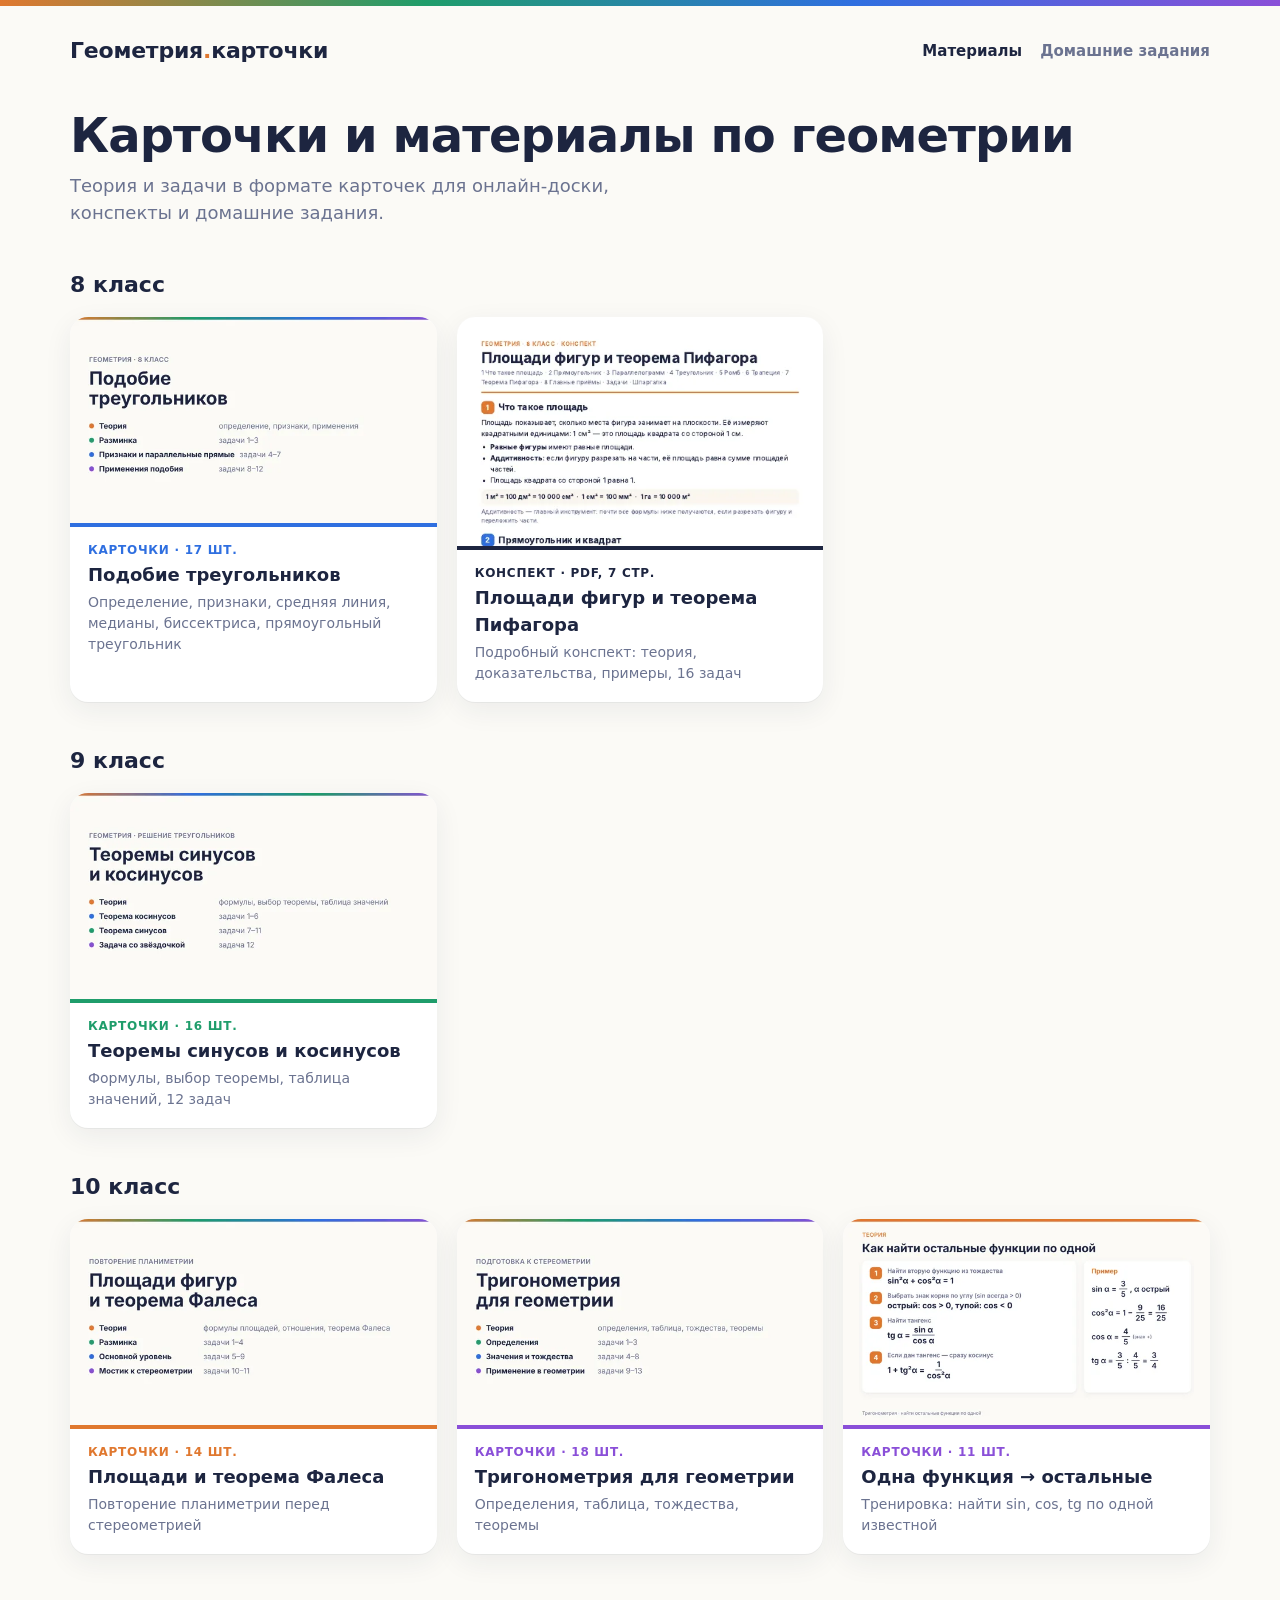
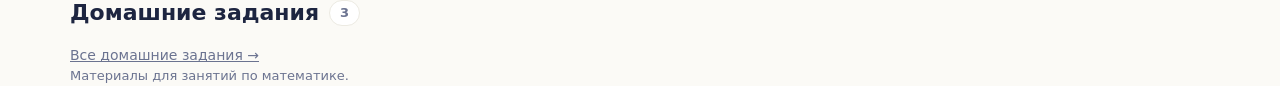
==== index.html @ e7f81f34 "Сайт с карточками и ДЗ по геометрии Co-Authored-By: Claude Opus 5.5 <noreply@anthropic.com> Claude-S" ====
<!doctype html><html lang="ru"><head><meta charset="utf-8"><meta name="viewport" content="width=device-width,initial-scale=1">
<title>Геометрия — карточки и материалы</title><link rel="icon" href="assets/favicon.svg"><link rel="stylesheet" href="assets/style.css"></head><body>
<header class="top"><div class="wrap brand"><a href="index.html" class="logo">Геометрия<span>.</span>карточки</a><nav><a href="index.html" class="on">Материалы</a><a href="dz/index.html" class="">Домашние задания</a></nav></div></header>
<main class="wrap"><h1>Карточки и материалы по геометрии</h1><p class="lead">Теория и задачи в формате карточек для онлайн-доски, конспекты и домашние задания.</p><h2>8 класс</h2><div class="grid"><a class="tile" style="--a:#2f6fe0" href="t/podobie/index.html"><img src="t/podobie/thumb/01.webp" alt="" loading="lazy">
<div class="tb"><div class="kind">Карточки · 17 шт.</div><div class="tt">Подобие треугольников</div><div class="tl">Определение, признаки, средняя линия, медианы, биссектриса, прямоугольный треугольник</div></div></a><a class="tile doc" style="--a:#1d2540" href="docs/konspekt-ploshchadi-pifagor.pdf"><img src="docs/konspekt-ploshchadi-pifagor.webp" alt="" loading="lazy">
<div class="tb"><div class="kind">Конспект · PDF, 7 стр.</div><div class="tt">Площади фигур и теорема Пифагора</div><div class="tl">Подробный конспект: теория, доказательства, примеры, 16 задач</div></div></a></div><h2>9 класс</h2><div class="grid"><a class="tile" style="--a:#1f9d6b" href="t/sin-cos/index.html"><img src="t/sin-cos/thumb/01.webp" alt="" loading="lazy">
<div class="tb"><div class="kind">Карточки · 16 шт.</div><div class="tt">Теоремы синусов и косинусов</div><div class="tl">Формулы, выбор теоремы, таблица значений, 12 задач</div></div></a></div><h2>10 класс</h2><div class="grid"><a class="tile" style="--a:#e0782f" href="t/ploshchadi-fales/index.html"><img src="t/ploshchadi-fales/thumb/01.webp" alt="" loading="lazy">
<div class="tb"><div class="kind">Карточки · 14 шт.</div><div class="tt">Площади и теорема Фалеса</div><div class="tl">Повторение планиметрии перед стереометрией</div></div></a><a class="tile" style="--a:#8a4fd8" href="t/trigonometriya/index.html"><img src="t/trigonometriya/thumb/01.webp" alt="" loading="lazy">
<div class="tb"><div class="kind">Карточки · 18 шт.</div><div class="tt">Тригонометрия для геометрии</div><div class="tl">Определения, таблица, тождества, теоремы</div></div></a><a class="tile" style="--a:#8a4fd8" href="t/trig-trenirovka/index.html"><img src="t/trig-trenirovka/thumb/01.webp" alt="" loading="lazy">
<div class="tb"><div class="kind">Карточки · 11 шт.</div><div class="tt">Одна функция → остальные</div><div class="tl">Тренировка: найти sin, cos, tg по одной известной</div></div></a></div><h2>Домашние задания <span class="pill">3</span></h2><p class="note"><a href="dz/index.html">Все домашние задания →</a></p></main>
<footer class="wrap">Материалы для занятий по математике.</footer>
<script src="assets/app.js"></script></body></html>
---- assets/style.css ----
:root{--bg:#fbfaf6;--card:#fff;--ink:#1d2540;--muted:#6b7390;--line:#eceae2;--acc:#e0782f;--shadow:0 1px 0 rgba(29,37,64,.05),0 8px 28px rgba(29,37,64,.07)}
*{box-sizing:border-box;margin:0;padding:0}
html{-webkit-text-size-adjust:100%}
body{font-family:Inter,"Segoe UI",system-ui,-apple-system,Roboto,Arial,sans-serif;background:var(--bg);color:var(--ink);line-height:1.5}
a{color:inherit}
.wrap{max-width:1180px;margin:0 auto;padding:0 20px}
header.top{border-top:6px solid;border-image:linear-gradient(90deg,#e0782f,#1f9d6b,#2f6fe0,#8a4fd8) 1;padding:28px 0 8px}
.brand{display:flex;align-items:center;justify-content:space-between;gap:16px;flex-wrap:wrap}
.brand a{text-decoration:none}
.logo{font-weight:800;font-size:22px;letter-spacing:-.01em}
.logo span{color:var(--acc)}
nav a{text-decoration:none;color:var(--muted);font-weight:600;margin-left:18px;font-size:15px}
nav a.on,nav a:hover{color:var(--ink)}
h1{font-size:clamp(30px,5vw,48px);line-height:1.1;font-weight:800;letter-spacing:-.02em;margin:34px 0 10px}
.lead{color:var(--muted);font-size:18px;max-width:640px}
h2{font-size:22px;font-weight:750;margin:42px 0 16px;display:flex;align-items:center;gap:10px}
h2 .pill{font-size:13px;font-weight:700;color:var(--muted);background:#fff;border:1px solid var(--line);border-radius:20px;padding:2px 10px}
.grid{display:grid;grid-template-columns:repeat(auto-fill,minmax(300px,1fr));gap:20px}
.tile{display:block;text-decoration:none;background:var(--card);border-radius:18px;overflow:hidden;box-shadow:var(--shadow);transition:transform .15s ease}
.tile:hover{transform:translateY(-2px)}
.tile img{display:block;width:100%;aspect-ratio:16/9;object-fit:cover;background:#f1efe8}
.tile .tb{padding:14px 18px 18px;border-top:4px solid var(--a,var(--acc))}
.tile .kind{font-size:12px;font-weight:700;letter-spacing:.06em;text-transform:uppercase;color:var(--a,var(--acc))}
.tile .tt{font-weight:750;font-size:18px;margin:2px 0 4px}
.tile .tl{font-size:14px;color:var(--muted)}
.tile.doc img{aspect-ratio:16/10;object-position:top}
.hwlist{display:flex;flex-direction:column;gap:12px}
.hw{display:flex;align-items:center;gap:16px;background:var(--card);border-radius:16px;padding:12px 16px;box-shadow:var(--shadow)}
.hw img{width:64px;height:90px;object-fit:cover;object-position:top;border-radius:6px;border:1px solid var(--line);flex:none}
.hw .info{flex:1;min-width:0}
.hw .tt{font-weight:700;font-size:17px}
.hw .tl{font-size:14px;color:var(--muted)}
.btns{display:flex;gap:8px;flex-wrap:wrap}
.btn{display:inline-flex;align-items:center;gap:6px;border:1px solid var(--line);background:#fff;color:var(--ink);text-decoration:none;font:inherit;font-weight:650;font-size:14px;padding:8px 14px;border-radius:10px;cursor:pointer;white-space:nowrap}
.btn:hover{border-color:#cfcbbd}
.btn.pri{background:var(--ink);color:#fff;border-color:var(--ink)}
.btn.ok{background:#1f9d6b;color:#fff;border-color:#1f9d6b}
.bar{display:flex;align-items:center;justify-content:space-between;gap:12px;flex-wrap:wrap;margin:18px 0 6px}
.cards{display:grid;grid-template-columns:repeat(auto-fill,minmax(260px,1fr));gap:16px;margin-top:10px}
.cards button{all:unset;cursor:zoom-in;display:block;background:#fff;border-radius:14px;overflow:hidden;box-shadow:var(--shadow)}
.cards img{display:block;width:100%;aspect-ratio:16/9}
.cards .cp{font-size:13px;font-weight:650;color:var(--muted);padding:8px 12px}
.crumbs{font-size:14px;color:var(--muted);margin-top:26px}
.crumbs a{color:var(--muted)}
footer{color:var(--muted);font-size:13px;padding:50px 0 30px}
.note{font-size:14px;color:var(--muted);margin-top:8px}
/* lightbox */
.lb{position:fixed;inset:0;background:rgba(14,18,32,.94);display:none;align-items:center;justify-content:center;z-index:50;touch-action:pan-y}
.lb.on{display:flex}
.lb img{max-width:96vw;max-height:86vh;border-radius:10px;box-shadow:0 10px 40px rgba(0,0,0,.4)}
.lb .ctl{position:absolute;left:0;right:0;bottom:18px;display:flex;justify-content:center;align-items:center;gap:10px;color:#cfd3e2;font-size:15px}
.lb .ctl button{all:unset;cursor:pointer;color:#fff;background:rgba(255,255,255,.12);border-radius:10px;padding:8px 14px;font-weight:650}
.lb .ctl button:hover{background:rgba(255,255,255,.22)}
.lb .nav{all:unset;cursor:pointer;position:absolute;top:50%;transform:translateY(-50%);color:#fff;font-size:40px;padding:20px;opacity:.7}
.lb .nav:hover{opacity:1}
.lb .prev{left:4px}.lb .next{right:4px}
.lb .x{all:unset;cursor:pointer;position:absolute;top:12px;right:18px;color:#fff;font-size:30px;opacity:.8}
@media (max-width:600px){nav a{margin-left:12px}.hw{flex-wrap:wrap}.hw .btns{width:100%}.lb .nav{display:none}}
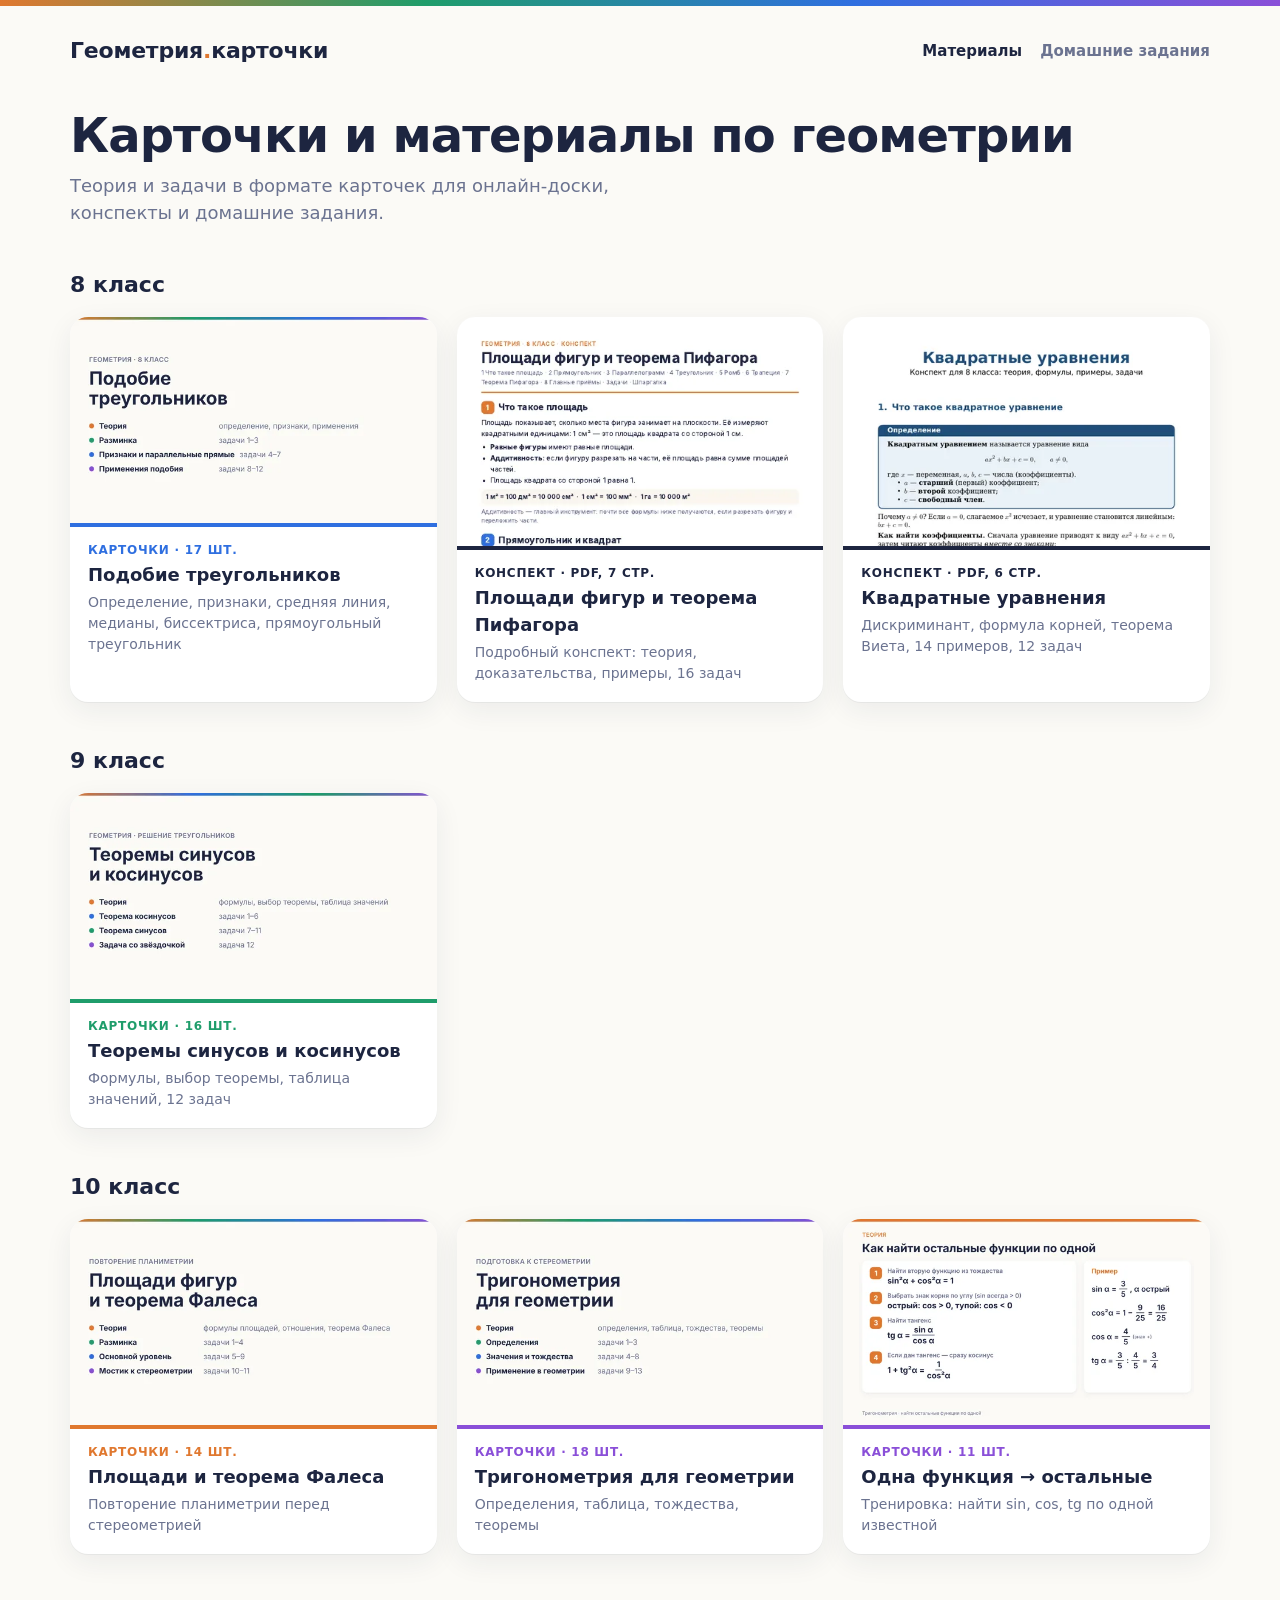
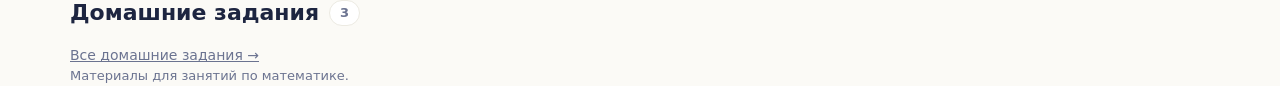
==== commit 8adc6402: "Конспект: квадратные уравнения (8 класс) Co-Authored-By: Claude Opus 5.5 <noreply@anthropic.com> Cla" ====
--- a/index.html
+++ b/index.html
@@ -3,7 +3,8 @@
 <header class="top"><div class="wrap brand"><a href="index.html" class="logo">Геометрия<span>.</span>карточки</a><nav><a href="index.html" class="on">Материалы</a><a href="dz/index.html" class="">Домашние задания</a></nav></div></header>
 <main class="wrap"><h1>Карточки и материалы по геометрии</h1><p class="lead">Теория и задачи в формате карточек для онлайн-доски, конспекты и домашние задания.</p><h2>8 класс</h2><div class="grid"><a class="tile" style="--a:#2f6fe0" href="t/podobie/index.html"><img src="t/podobie/thumb/01.webp" alt="" loading="lazy">
 <div class="tb"><div class="kind">Карточки · 17 шт.</div><div class="tt">Подобие треугольников</div><div class="tl">Определение, признаки, средняя линия, медианы, биссектриса, прямоугольный треугольник</div></div></a><a class="tile doc" style="--a:#1d2540" href="docs/konspekt-ploshchadi-pifagor.pdf"><img src="docs/konspekt-ploshchadi-pifagor.webp" alt="" loading="lazy">
-<div class="tb"><div class="kind">Конспект · PDF, 7 стр.</div><div class="tt">Площади фигур и теорема Пифагора</div><div class="tl">Подробный конспект: теория, доказательства, примеры, 16 задач</div></div></a></div><h2>9 класс</h2><div class="grid"><a class="tile" style="--a:#1f9d6b" href="t/sin-cos/index.html"><img src="t/sin-cos/thumb/01.webp" alt="" loading="lazy">
+<div class="tb"><div class="kind">Конспект · PDF, 7 стр.</div><div class="tt">Площади фигур и теорема Пифагора</div><div class="tl">Подробный конспект: теория, доказательства, примеры, 16 задач</div></div></a><a class="tile doc" style="--a:#1d2540" href="docs/konspekt-kvadratnye-uravneniya.pdf"><img src="docs/konspekt-kvadratnye-uravneniya.webp" alt="" loading="lazy">
+<div class="tb"><div class="kind">Конспект · PDF, 6 стр.</div><div class="tt">Квадратные уравнения</div><div class="tl">Дискриминант, формула корней, теорема Виета, 14 примеров, 12 задач</div></div></a></div><h2>9 класс</h2><div class="grid"><a class="tile" style="--a:#1f9d6b" href="t/sin-cos/index.html"><img src="t/sin-cos/thumb/01.webp" alt="" loading="lazy">
 <div class="tb"><div class="kind">Карточки · 16 шт.</div><div class="tt">Теоремы синусов и косинусов</div><div class="tl">Формулы, выбор теоремы, таблица значений, 12 задач</div></div></a></div><h2>10 класс</h2><div class="grid"><a class="tile" style="--a:#e0782f" href="t/ploshchadi-fales/index.html"><img src="t/ploshchadi-fales/thumb/01.webp" alt="" loading="lazy">
 <div class="tb"><div class="kind">Карточки · 14 шт.</div><div class="tt">Площади и теорема Фалеса</div><div class="tl">Повторение планиметрии перед стереометрией</div></div></a><a class="tile" style="--a:#8a4fd8" href="t/trigonometriya/index.html"><img src="t/trigonometriya/thumb/01.webp" alt="" loading="lazy">
 <div class="tb"><div class="kind">Карточки · 18 шт.</div><div class="tt">Тригонометрия для геометрии</div><div class="tl">Определения, таблица, тождества, теоремы</div></div></a><a class="tile" style="--a:#8a4fd8" href="t/trig-trenirovka/index.html"><img src="t/trig-trenirovka/thumb/01.webp" alt="" loading="lazy">
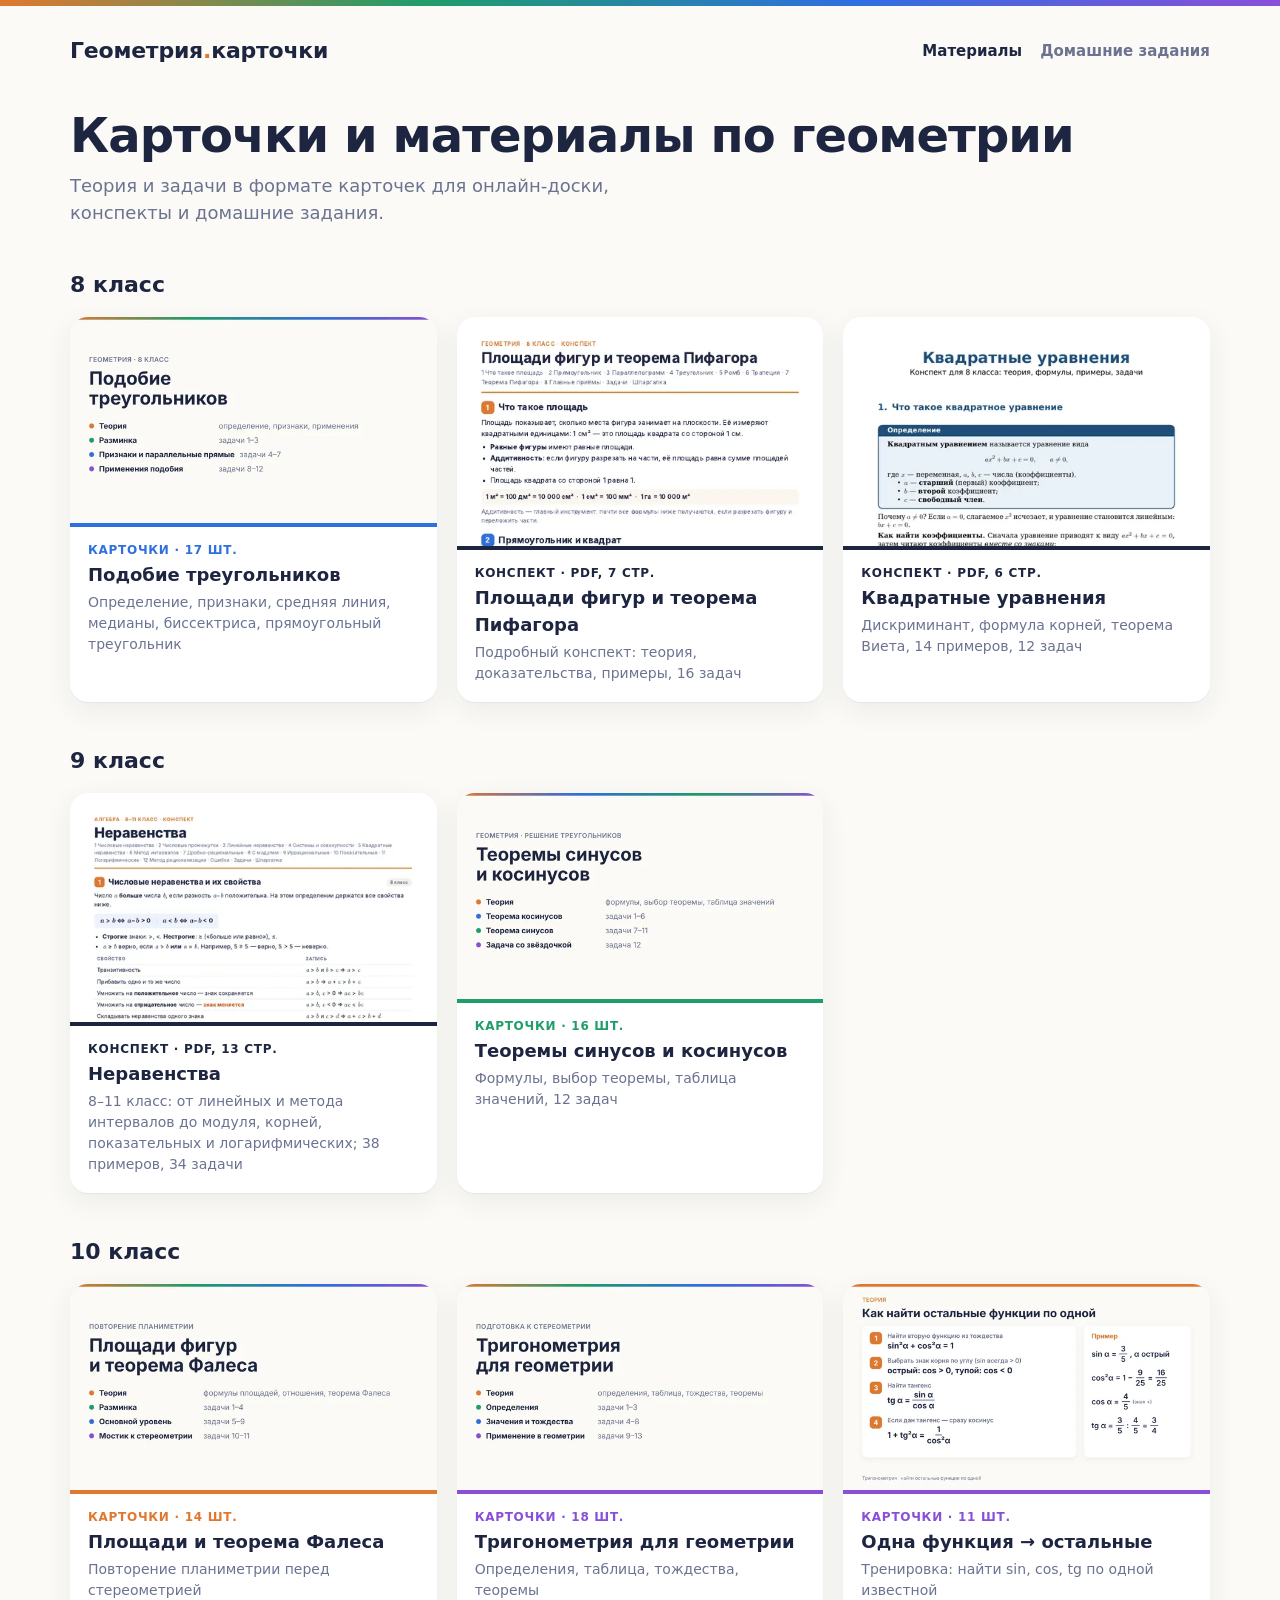
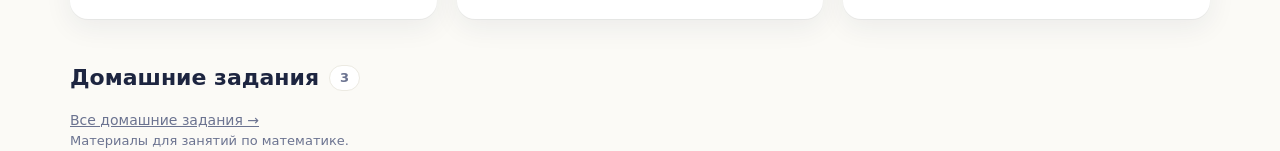
==== commit e954c4c5: "Конспект: неравенства (8–11 класс) Co-Authored-By: Claude Opus 5.5 <noreply@anthropic.com> Claude-Se" ====
--- a/index.html
+++ b/index.html
@@ -4,7 +4,8 @@
 <main class="wrap"><h1>Карточки и материалы по геометрии</h1><p class="lead">Теория и задачи в формате карточек для онлайн-доски, конспекты и домашние задания.</p><h2>8 класс</h2><div class="grid"><a class="tile" style="--a:#2f6fe0" href="t/podobie/index.html"><img src="t/podobie/thumb/01.webp" alt="" loading="lazy">
 <div class="tb"><div class="kind">Карточки · 17 шт.</div><div class="tt">Подобие треугольников</div><div class="tl">Определение, признаки, средняя линия, медианы, биссектриса, прямоугольный треугольник</div></div></a><a class="tile doc" style="--a:#1d2540" href="docs/konspekt-ploshchadi-pifagor.pdf"><img src="docs/konspekt-ploshchadi-pifagor.webp" alt="" loading="lazy">
 <div class="tb"><div class="kind">Конспект · PDF, 7 стр.</div><div class="tt">Площади фигур и теорема Пифагора</div><div class="tl">Подробный конспект: теория, доказательства, примеры, 16 задач</div></div></a><a class="tile doc" style="--a:#1d2540" href="docs/konspekt-kvadratnye-uravneniya.pdf"><img src="docs/konspekt-kvadratnye-uravneniya.webp" alt="" loading="lazy">
-<div class="tb"><div class="kind">Конспект · PDF, 6 стр.</div><div class="tt">Квадратные уравнения</div><div class="tl">Дискриминант, формула корней, теорема Виета, 14 примеров, 12 задач</div></div></a></div><h2>9 класс</h2><div class="grid"><a class="tile" style="--a:#1f9d6b" href="t/sin-cos/index.html"><img src="t/sin-cos/thumb/01.webp" alt="" loading="lazy">
+<div class="tb"><div class="kind">Конспект · PDF, 6 стр.</div><div class="tt">Квадратные уравнения</div><div class="tl">Дискриминант, формула корней, теорема Виета, 14 примеров, 12 задач</div></div></a></div><h2>9 класс</h2><div class="grid"><a class="tile doc" style="--a:#1d2540" href="docs/konspekt-neravenstva.pdf"><img src="docs/konspekt-neravenstva.webp" alt="" loading="lazy">
+<div class="tb"><div class="kind">Конспект · PDF, 13 стр.</div><div class="tt">Неравенства</div><div class="tl">8–11 класс: от линейных и метода интервалов до модуля, корней, показательных и логарифмических; 38 примеров, 34 задачи</div></div></a><a class="tile" style="--a:#1f9d6b" href="t/sin-cos/index.html"><img src="t/sin-cos/thumb/01.webp" alt="" loading="lazy">
 <div class="tb"><div class="kind">Карточки · 16 шт.</div><div class="tt">Теоремы синусов и косинусов</div><div class="tl">Формулы, выбор теоремы, таблица значений, 12 задач</div></div></a></div><h2>10 класс</h2><div class="grid"><a class="tile" style="--a:#e0782f" href="t/ploshchadi-fales/index.html"><img src="t/ploshchadi-fales/thumb/01.webp" alt="" loading="lazy">
 <div class="tb"><div class="kind">Карточки · 14 шт.</div><div class="tt">Площади и теорема Фалеса</div><div class="tl">Повторение планиметрии перед стереометрией</div></div></a><a class="tile" style="--a:#8a4fd8" href="t/trigonometriya/index.html"><img src="t/trigonometriya/thumb/01.webp" alt="" loading="lazy">
 <div class="tb"><div class="kind">Карточки · 18 шт.</div><div class="tt">Тригонометрия для геометрии</div><div class="tl">Определения, таблица, тождества, теоремы</div></div></a><a class="tile" style="--a:#8a4fd8" href="t/trig-trenirovka/index.html"><img src="t/trig-trenirovka/thumb/01.webp" alt="" loading="lazy">
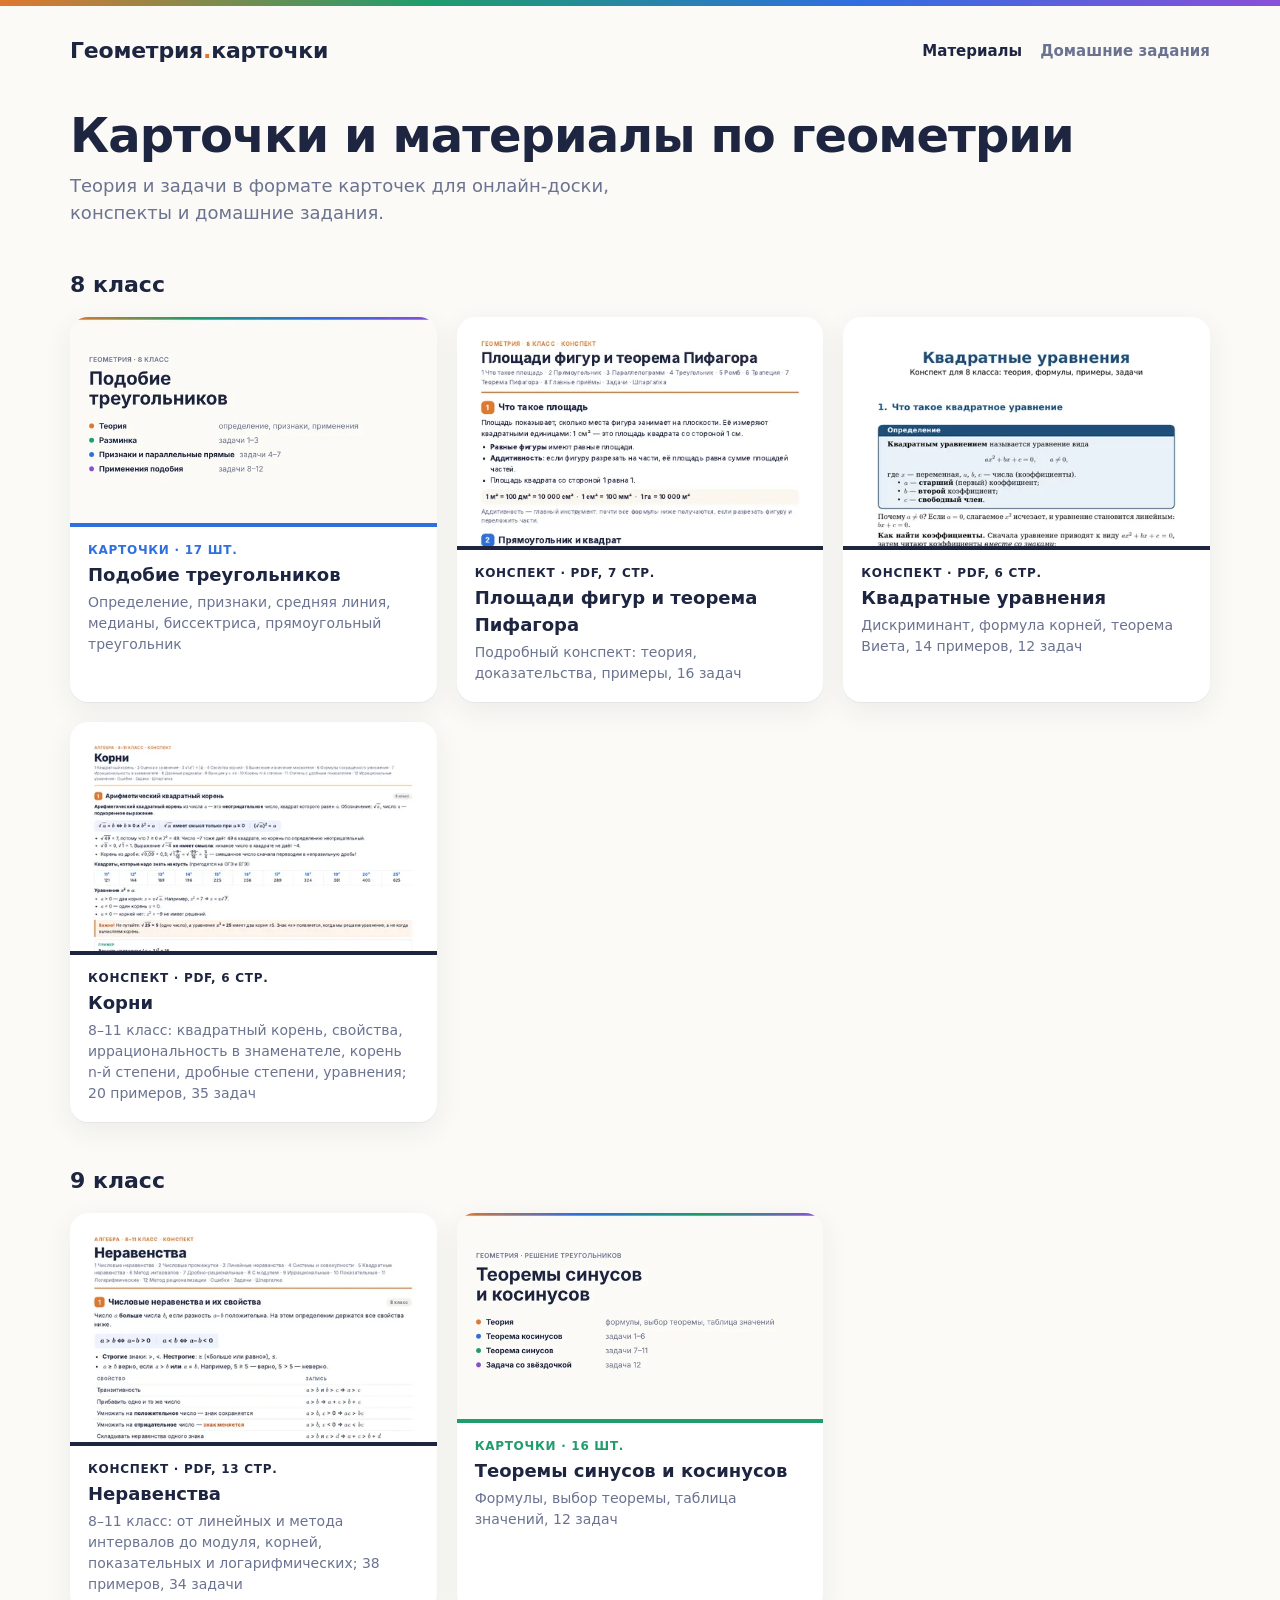
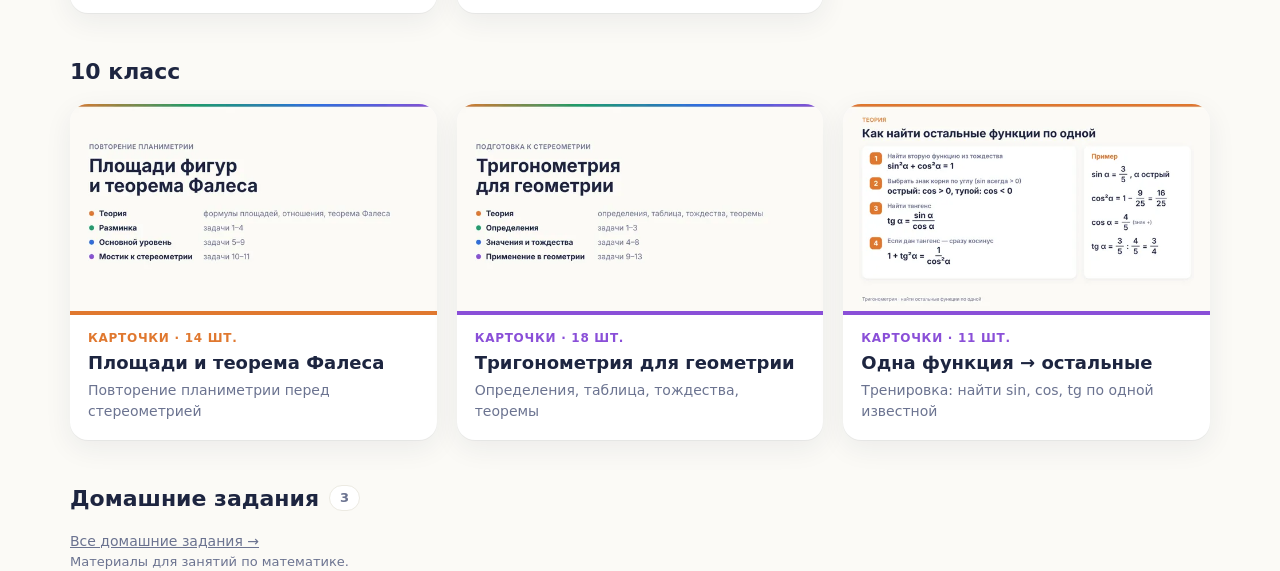
==== commit c4180d63: "Конспект: корни (8–11 класс) Co-Authored-By: Claude Opus 5.5 <noreply@anthropic.com> Claude-Session:" ====
--- a/index.html
+++ b/index.html
@@ -4,7 +4,8 @@
 <main class="wrap"><h1>Карточки и материалы по геометрии</h1><p class="lead">Теория и задачи в формате карточек для онлайн-доски, конспекты и домашние задания.</p><h2>8 класс</h2><div class="grid"><a class="tile" style="--a:#2f6fe0" href="t/podobie/index.html"><img src="t/podobie/thumb/01.webp" alt="" loading="lazy">
 <div class="tb"><div class="kind">Карточки · 17 шт.</div><div class="tt">Подобие треугольников</div><div class="tl">Определение, признаки, средняя линия, медианы, биссектриса, прямоугольный треугольник</div></div></a><a class="tile doc" style="--a:#1d2540" href="docs/konspekt-ploshchadi-pifagor.pdf"><img src="docs/konspekt-ploshchadi-pifagor.webp" alt="" loading="lazy">
 <div class="tb"><div class="kind">Конспект · PDF, 7 стр.</div><div class="tt">Площади фигур и теорема Пифагора</div><div class="tl">Подробный конспект: теория, доказательства, примеры, 16 задач</div></div></a><a class="tile doc" style="--a:#1d2540" href="docs/konspekt-kvadratnye-uravneniya.pdf"><img src="docs/konspekt-kvadratnye-uravneniya.webp" alt="" loading="lazy">
-<div class="tb"><div class="kind">Конспект · PDF, 6 стр.</div><div class="tt">Квадратные уравнения</div><div class="tl">Дискриминант, формула корней, теорема Виета, 14 примеров, 12 задач</div></div></a></div><h2>9 класс</h2><div class="grid"><a class="tile doc" style="--a:#1d2540" href="docs/konspekt-neravenstva.pdf"><img src="docs/konspekt-neravenstva.webp" alt="" loading="lazy">
+<div class="tb"><div class="kind">Конспект · PDF, 6 стр.</div><div class="tt">Квадратные уравнения</div><div class="tl">Дискриминант, формула корней, теорема Виета, 14 примеров, 12 задач</div></div></a><a class="tile doc" style="--a:#1d2540" href="docs/konspekt-korni.pdf"><img src="docs/konspekt-korni.webp" alt="" loading="lazy">
+<div class="tb"><div class="kind">Конспект · PDF, 6 стр.</div><div class="tt">Корни</div><div class="tl">8–11 класс: квадратный корень, свойства, иррациональность в знаменателе, корень n-й степени, дробные степени, уравнения; 20 примеров, 35 задач</div></div></a></div><h2>9 класс</h2><div class="grid"><a class="tile doc" style="--a:#1d2540" href="docs/konspekt-neravenstva.pdf"><img src="docs/konspekt-neravenstva.webp" alt="" loading="lazy">
 <div class="tb"><div class="kind">Конспект · PDF, 13 стр.</div><div class="tt">Неравенства</div><div class="tl">8–11 класс: от линейных и метода интервалов до модуля, корней, показательных и логарифмических; 38 примеров, 34 задачи</div></div></a><a class="tile" style="--a:#1f9d6b" href="t/sin-cos/index.html"><img src="t/sin-cos/thumb/01.webp" alt="" loading="lazy">
 <div class="tb"><div class="kind">Карточки · 16 шт.</div><div class="tt">Теоремы синусов и косинусов</div><div class="tl">Формулы, выбор теоремы, таблица значений, 12 задач</div></div></a></div><h2>10 класс</h2><div class="grid"><a class="tile" style="--a:#e0782f" href="t/ploshchadi-fales/index.html"><img src="t/ploshchadi-fales/thumb/01.webp" alt="" loading="lazy">
 <div class="tb"><div class="kind">Карточки · 14 шт.</div><div class="tt">Площади и теорема Фалеса</div><div class="tl">Повторение планиметрии перед стереометрией</div></div></a><a class="tile" style="--a:#8a4fd8" href="t/trigonometriya/index.html"><img src="t/trigonometriya/thumb/01.webp" alt="" loading="lazy">
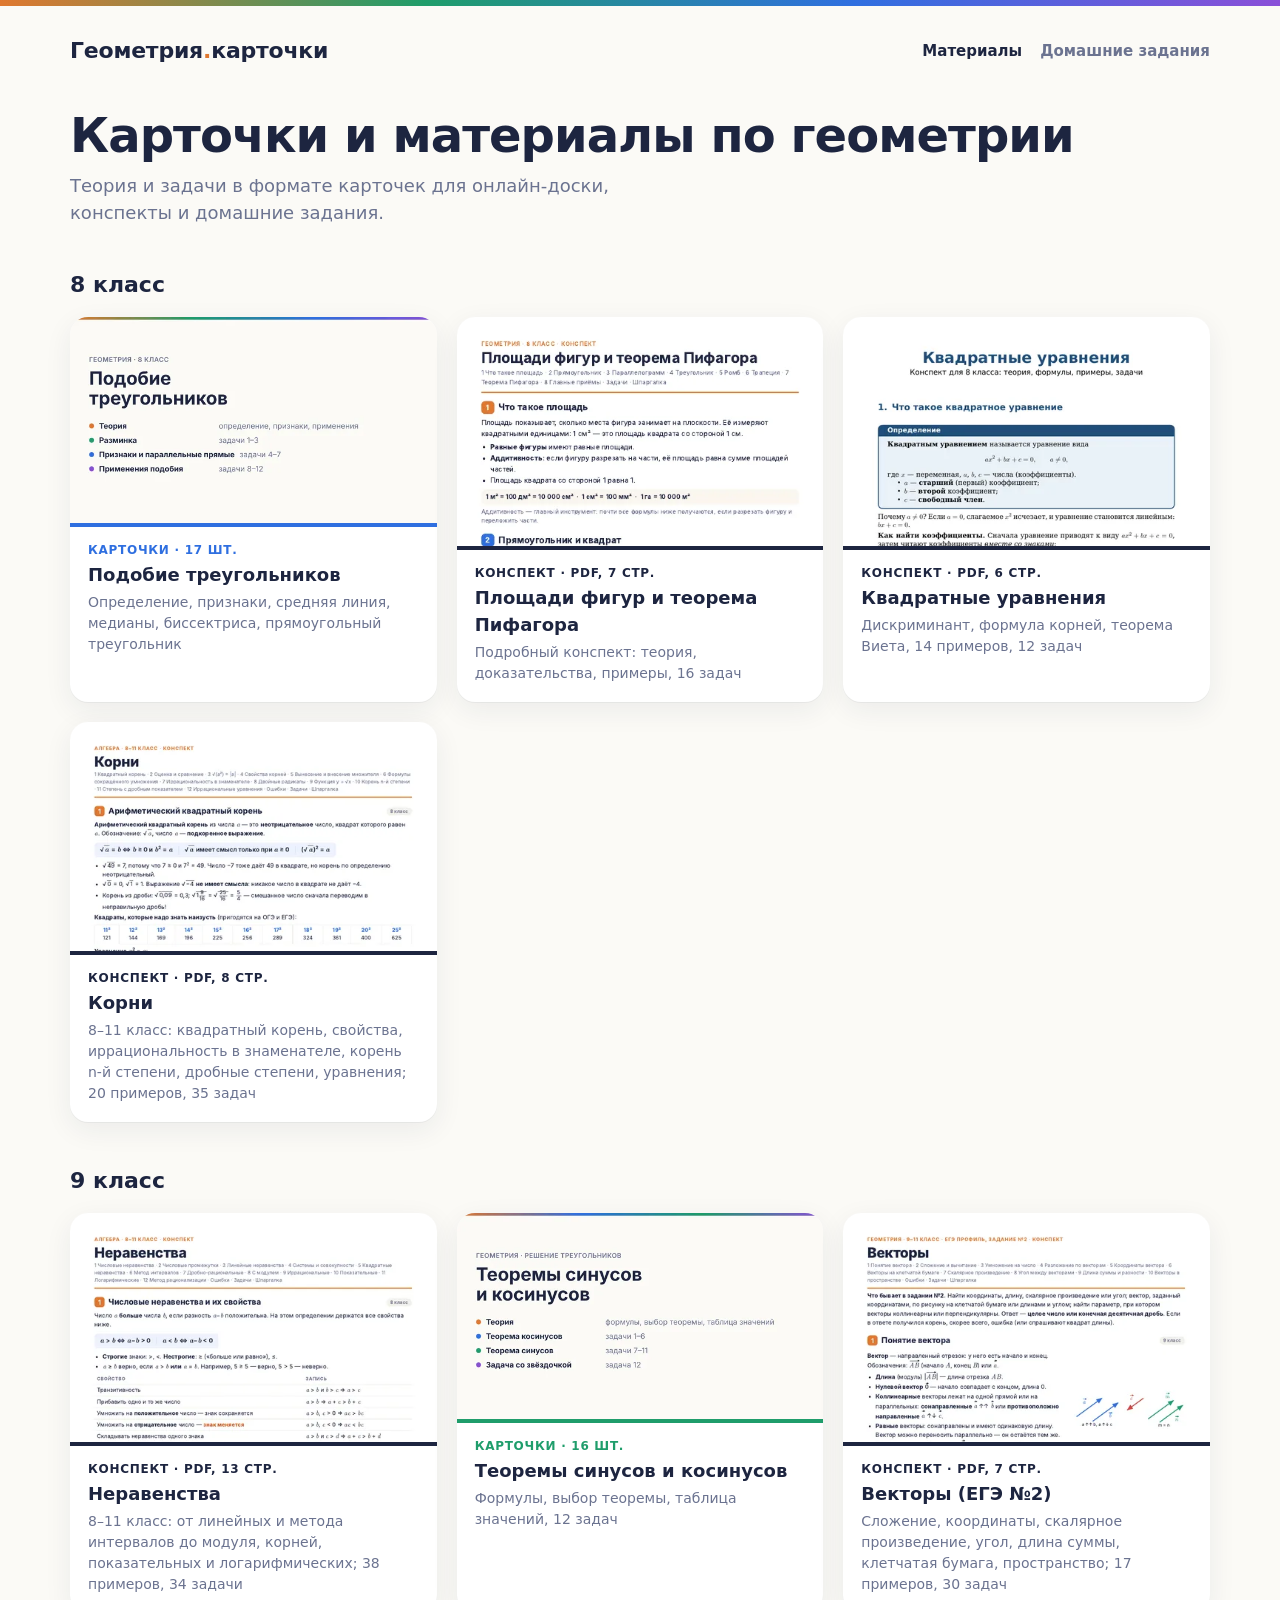
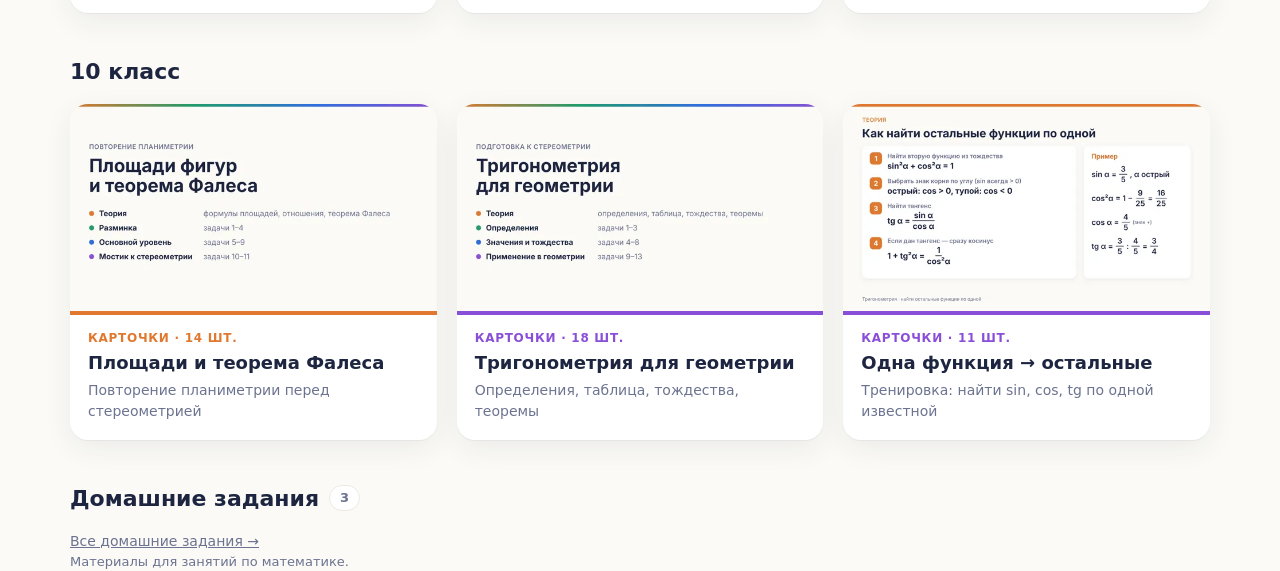
==== commit 1952df7d: "Конспект: векторы (ЕГЭ №2); пересборка конспекта по корням Co-Authored-By: Claude Opus 5.5 <noreply@" ====
--- a/index.html
+++ b/index.html
@@ -5,9 +5,10 @@
 <div class="tb"><div class="kind">Карточки · 17 шт.</div><div class="tt">Подобие треугольников</div><div class="tl">Определение, признаки, средняя линия, медианы, биссектриса, прямоугольный треугольник</div></div></a><a class="tile doc" style="--a:#1d2540" href="docs/konspekt-ploshchadi-pifagor.pdf"><img src="docs/konspekt-ploshchadi-pifagor.webp" alt="" loading="lazy">
 <div class="tb"><div class="kind">Конспект · PDF, 7 стр.</div><div class="tt">Площади фигур и теорема Пифагора</div><div class="tl">Подробный конспект: теория, доказательства, примеры, 16 задач</div></div></a><a class="tile doc" style="--a:#1d2540" href="docs/konspekt-kvadratnye-uravneniya.pdf"><img src="docs/konspekt-kvadratnye-uravneniya.webp" alt="" loading="lazy">
 <div class="tb"><div class="kind">Конспект · PDF, 6 стр.</div><div class="tt">Квадратные уравнения</div><div class="tl">Дискриминант, формула корней, теорема Виета, 14 примеров, 12 задач</div></div></a><a class="tile doc" style="--a:#1d2540" href="docs/konspekt-korni.pdf"><img src="docs/konspekt-korni.webp" alt="" loading="lazy">
-<div class="tb"><div class="kind">Конспект · PDF, 6 стр.</div><div class="tt">Корни</div><div class="tl">8–11 класс: квадратный корень, свойства, иррациональность в знаменателе, корень n-й степени, дробные степени, уравнения; 20 примеров, 35 задач</div></div></a></div><h2>9 класс</h2><div class="grid"><a class="tile doc" style="--a:#1d2540" href="docs/konspekt-neravenstva.pdf"><img src="docs/konspekt-neravenstva.webp" alt="" loading="lazy">
+<div class="tb"><div class="kind">Конспект · PDF, 8 стр.</div><div class="tt">Корни</div><div class="tl">8–11 класс: квадратный корень, свойства, иррациональность в знаменателе, корень n-й степени, дробные степени, уравнения; 20 примеров, 35 задач</div></div></a></div><h2>9 класс</h2><div class="grid"><a class="tile doc" style="--a:#1d2540" href="docs/konspekt-neravenstva.pdf"><img src="docs/konspekt-neravenstva.webp" alt="" loading="lazy">
 <div class="tb"><div class="kind">Конспект · PDF, 13 стр.</div><div class="tt">Неравенства</div><div class="tl">8–11 класс: от линейных и метода интервалов до модуля, корней, показательных и логарифмических; 38 примеров, 34 задачи</div></div></a><a class="tile" style="--a:#1f9d6b" href="t/sin-cos/index.html"><img src="t/sin-cos/thumb/01.webp" alt="" loading="lazy">
-<div class="tb"><div class="kind">Карточки · 16 шт.</div><div class="tt">Теоремы синусов и косинусов</div><div class="tl">Формулы, выбор теоремы, таблица значений, 12 задач</div></div></a></div><h2>10 класс</h2><div class="grid"><a class="tile" style="--a:#e0782f" href="t/ploshchadi-fales/index.html"><img src="t/ploshchadi-fales/thumb/01.webp" alt="" loading="lazy">
+<div class="tb"><div class="kind">Карточки · 16 шт.</div><div class="tt">Теоремы синусов и косинусов</div><div class="tl">Формулы, выбор теоремы, таблица значений, 12 задач</div></div></a><a class="tile doc" style="--a:#1d2540" href="docs/konspekt-vektory.pdf"><img src="docs/konspekt-vektory.webp" alt="" loading="lazy">
+<div class="tb"><div class="kind">Конспект · PDF, 7 стр.</div><div class="tt">Векторы (ЕГЭ №2)</div><div class="tl">Сложение, координаты, скалярное произведение, угол, длина суммы, клетчатая бумага, пространство; 17 примеров, 30 задач</div></div></a></div><h2>10 класс</h2><div class="grid"><a class="tile" style="--a:#e0782f" href="t/ploshchadi-fales/index.html"><img src="t/ploshchadi-fales/thumb/01.webp" alt="" loading="lazy">
 <div class="tb"><div class="kind">Карточки · 14 шт.</div><div class="tt">Площади и теорема Фалеса</div><div class="tl">Повторение планиметрии перед стереометрией</div></div></a><a class="tile" style="--a:#8a4fd8" href="t/trigonometriya/index.html"><img src="t/trigonometriya/thumb/01.webp" alt="" loading="lazy">
 <div class="tb"><div class="kind">Карточки · 18 шт.</div><div class="tt">Тригонометрия для геометрии</div><div class="tl">Определения, таблица, тождества, теоремы</div></div></a><a class="tile" style="--a:#8a4fd8" href="t/trig-trenirovka/index.html"><img src="t/trig-trenirovka/thumb/01.webp" alt="" loading="lazy">
 <div class="tb"><div class="kind">Карточки · 11 шт.</div><div class="tt">Одна функция → остальные</div><div class="tl">Тренировка: найти sin, cos, tg по одной известной</div></div></a></div><h2>Домашние задания <span class="pill">3</span></h2><p class="note"><a href="dz/index.html">Все домашние задания →</a></p></main>
